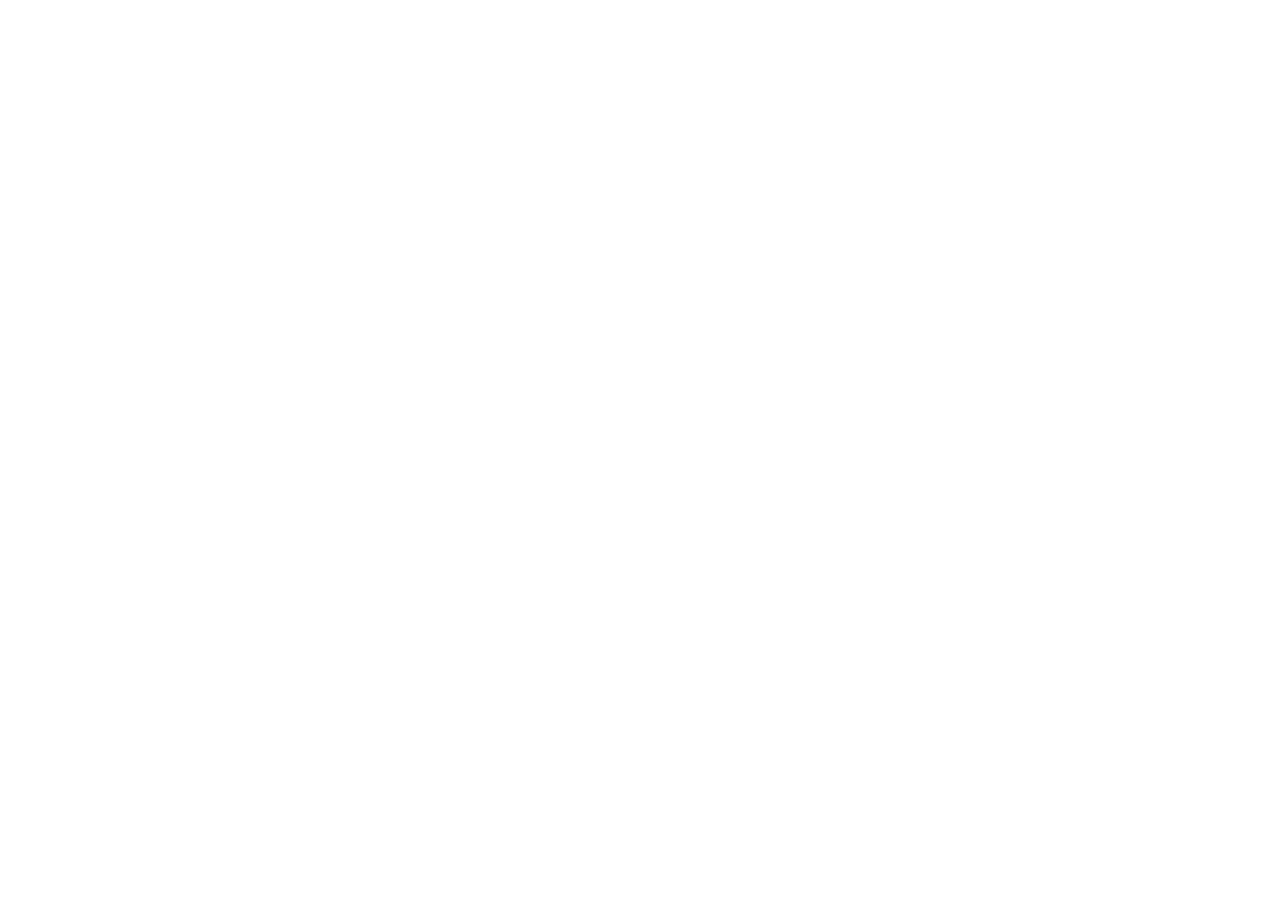
==== index.html @ eaee14c9 "scaffolding" ====
<!DOCTYPE html>
<html lang="en">
<head>
    <meta charset="UTF-8">
    <meta http-equiv="X-UA-Compatible" content="IE=edge">
    <meta name="viewport" content="width=device-width, initial-scale=1.0">
    <link rel="stylesheet" href="./css/style.css">
    <link rel="preconnect" href="https://fonts.googleapis.com">
    <link rel="preconnect" href="https://fonts.gstatic.com" crossorigin>
    <link href="https://fonts.googleapis.com/css2?family=Fredoka:wght@400;700&display=swap" rel="stylesheet">
    <title>Floating Cards</title>
</head>
<body>
    
</body>
</html>
---- css/style.css ----
* {
    margin:0;
    padding: 0;
    box-sizing: border-box;
    font-family: 'Fredoka', sans-serif;
}
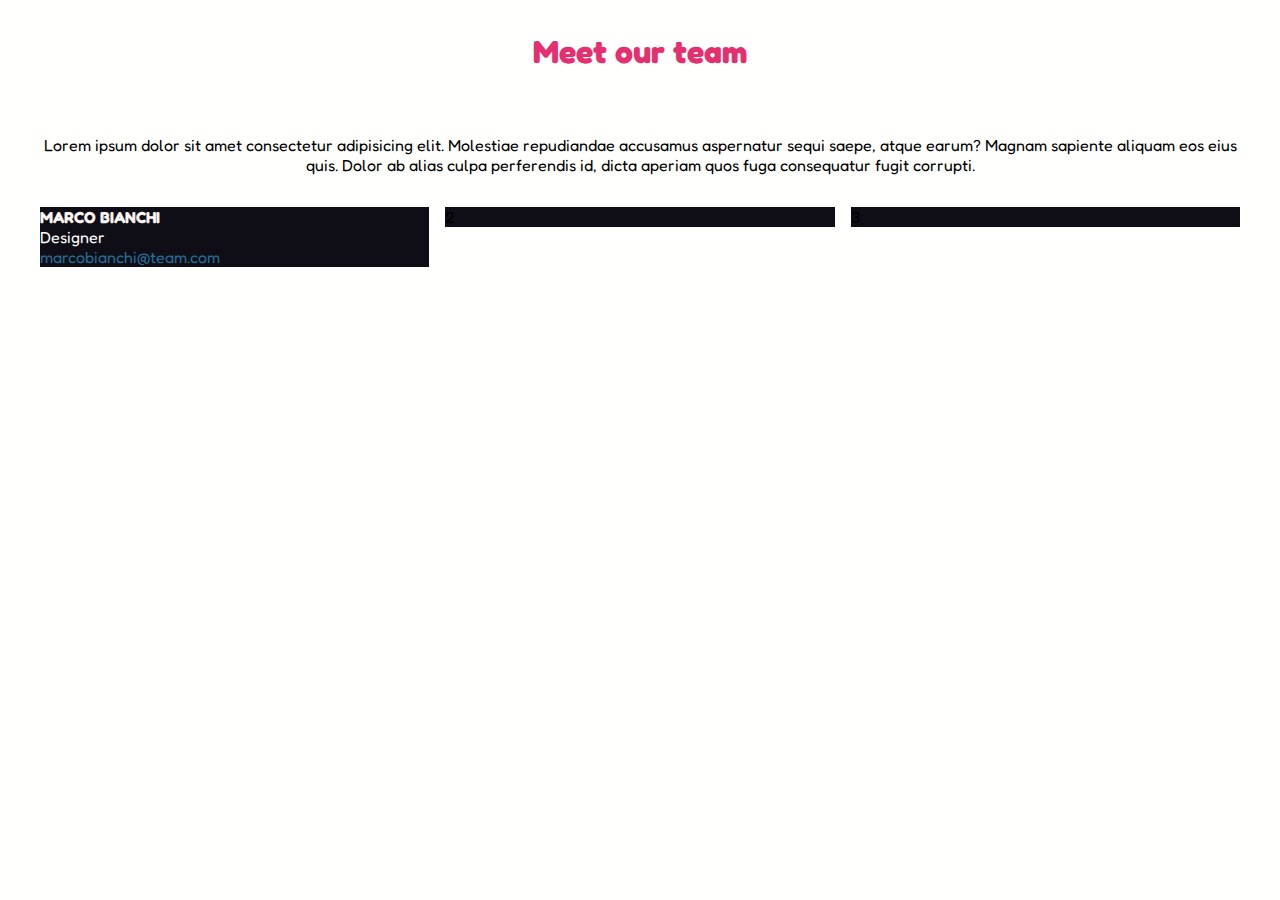
==== commit 0deb0bc0: "add header and main structure to index html and style css" ====
--- a/index.html
+++ b/index.html
@@ -11,6 +11,25 @@
     <title>Floating Cards</title>
 </head>
 <body>
-    
+    <div class="container clearfix">
+        <header>
+            <h1>Meet our team</h1>
+            <p>Lorem ipsum dolor sit amet consectetur adipisicing elit. Molestiae repudiandae accusamus aspernatur sequi saepe, atque earum? Magnam sapiente aliquam eos eius quis. Dolor ab alias culpa perferendis id, dicta aperiam quos fuga consequatur fugit corrupti.</p>
+        </header>
+        <main>
+            <div class="card">
+                <div class="id">
+                    <h4 class="up-case">marco bianchi</h4>
+                    <span class="job">designer</span>
+                    <span class="mail">marcobianchi@team.com</span>
+                </div>
+            </div>
+            <div class="card middle">2</div>
+            <div class="card">3</div>
+            <!-- <div>4</div>
+            <div>5</div>
+            <div>6</div> -->
+        </main>
+    </div>
 </body>
 </html>--- a/css/style.css
+++ b/css/style.css
@@ -3,4 +3,57 @@
     padding: 0;
     box-sizing: border-box;
     font-family: 'Fredoka', sans-serif;
+}
+body {
+    background-color: var(--bg-body);
+/* General */
+}:root {
+    --title: #E5306F;
+    --mail: #236D94;
+    --bg-card: #0F0E17;
+    --bg-body: #FFFFFE;
+    --job: #FFFFFE;
+    --name: #F9F4EF;
+}
+.clearfix::after {
+    content: "";
+    display: table;
+    clear: both;
+}
+.container {
+    max-width: 1200px;
+    margin: 0 auto;
+}
+header *{
+    text-align: center;
+    padding: 2rem 0;
+}
+h1 {
+    color: var(--title);
+}
+/* main structure */
+.card {
+    background-color: var(--bg-card);
+    float: left;
+    width: calc((100% - 2rem) / 3 );
+    margin-bottom: 2rem;
+}
+.middle {
+    margin: 0 1rem;
+}
+/* id */
+.job {
+    color: var(--job);
+    text-transform: capitalize;
+}
+div.id>span{
+    display: block;
+}
+
+.up-case{
+    text-transform: uppercase;
+    color: var(--name);
+}
+.mail {
+    color: var(--mail);
 }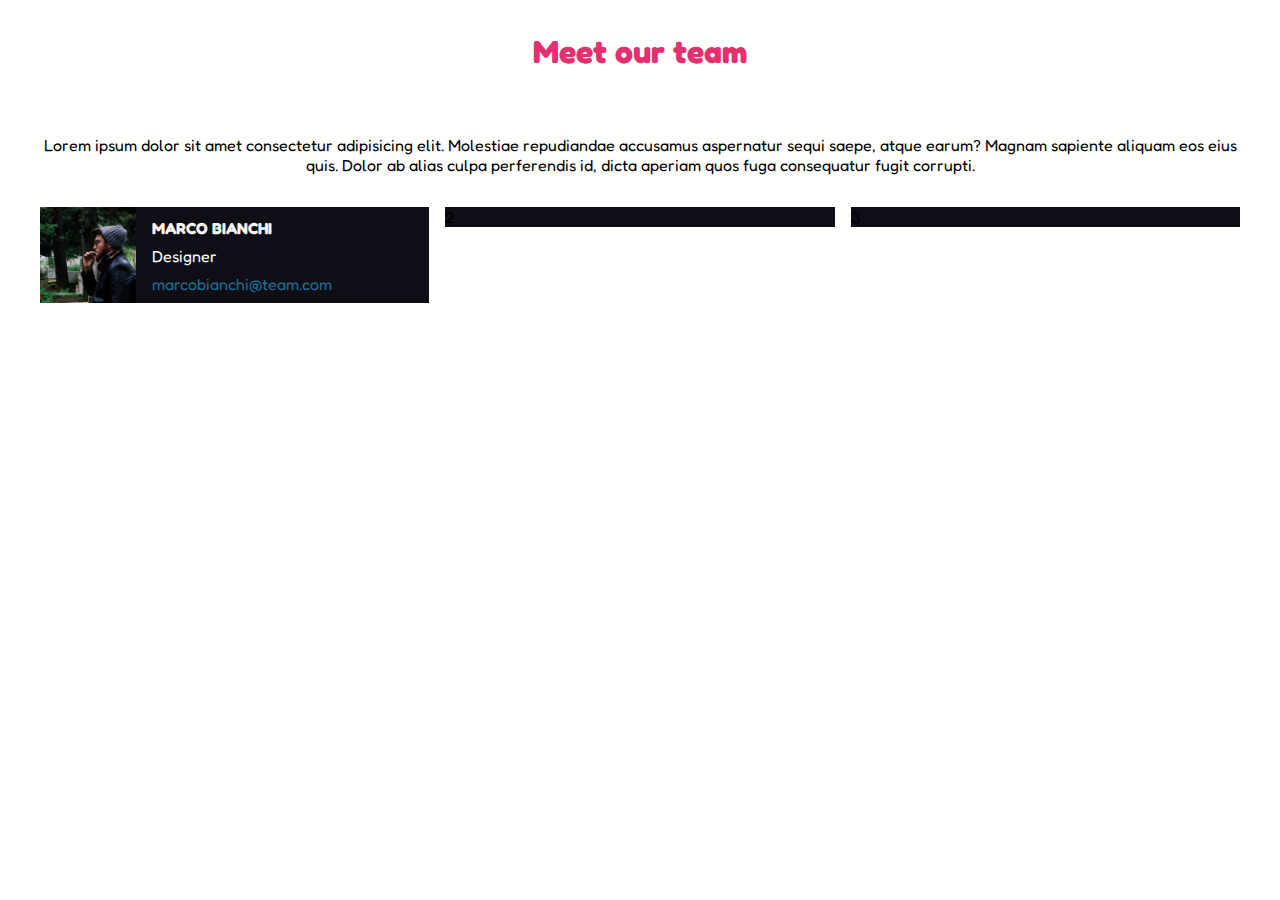
==== commit bc2be34d: "add img and div in card div to index html and rules in style css" ====
--- a/index.html
+++ b/index.html
@@ -18,6 +18,7 @@
         </header>
         <main>
             <div class="card">
+                <img src="./img/male1.png" alt="Photo of Marco Bianchi" class="photo">
                 <div class="id">
                     <h4 class="up-case">marco bianchi</h4>
                     <span class="job">designer</span>
--- a/css/style.css
+++ b/css/style.css
@@ -48,12 +48,21 @@
 }
 div.id>span{
     display: block;
+    padding-top: 0.5rem;
 }
 
 .up-case{
     text-transform: uppercase;
     color: var(--name);
+    padding-top: 0.7rem;
 }
 .mail {
     color: var(--mail);
+}
+/* photo */
+.photo{
+    float: left;
+    height: 6rem;
+    /* object-fit: scale-down; --?!?*/ 
+    padding-right: 1rem;
 }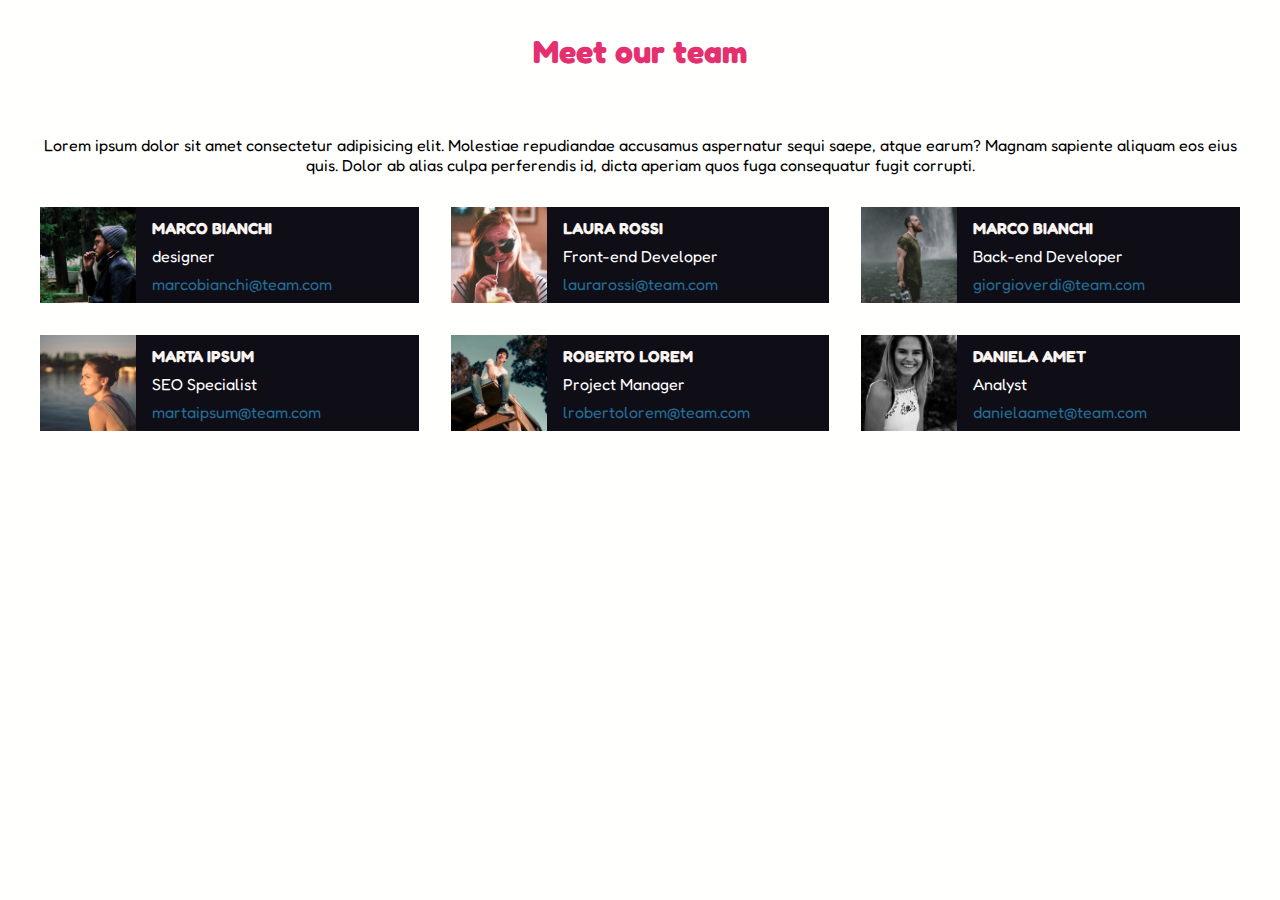
==== commit c0793bb1: "add all cards to index html and fixed clearfix - removed comment from style css" ====
--- a/index.html
+++ b/index.html
@@ -11,25 +11,65 @@
     <title>Floating Cards</title>
 </head>
 <body>
-    <div class="container clearfix">
+    <div class="container">
         <header>
             <h1>Meet our team</h1>
             <p>Lorem ipsum dolor sit amet consectetur adipisicing elit. Molestiae repudiandae accusamus aspernatur sequi saepe, atque earum? Magnam sapiente aliquam eos eius quis. Dolor ab alias culpa perferendis id, dicta aperiam quos fuga consequatur fugit corrupti.</p>
         </header>
         <main>
-            <div class="card">
-                <img src="./img/male1.png" alt="Photo of Marco Bianchi" class="photo">
-                <div class="id">
-                    <h4 class="up-case">marco bianchi</h4>
-                    <span class="job">designer</span>
-                    <span class="mail">marcobianchi@team.com</span>
+            <div class="clearfix">
+                <div class="card">
+                    <img src="./img/male1.png" alt="Photo of Marco Bianchi" class="photo">
+                    <div class="id">
+                        <h4 class="up-case">marco bianchi</h4>
+                        <span class="job">designer</span>
+                        <span class="mail">marcobianchi@team.com</span>
+                    </div>
                 </div>
-            </div>
-            <div class="card middle">2</div>
-            <div class="card">3</div>
-            <!-- <div>4</div>
-            <div>5</div>
-            <div>6</div> -->
+                <div class="card middle">
+                    <img src="./img/female1.png" alt="Photo of Laura Rossi" class="photo">
+                    <div class="id">
+                        <h4 class="up-case">laura rossi</h4>
+                        <span class="job">Front-end Developer</span>
+                        <span class="mail">laurarossi@team.com</span>
+                    </div>
+                </div>
+                <div class="card">
+                    <img src="./img/male2.png" alt="Photo of Giorgio Verdi" class="photo">
+                    <div class="id">
+                        <h4 class="up-case">marco bianchi</h4>
+                        <span class="job">Back-end Developer</span>
+                        <span class="mail">giorgioverdi@team.com</span>
+                    </div>
+                </div>
+            </div>    
+            <!-- seconda linea -->
+            <div>
+                <div class="card">
+                        <img src="./img/female2.png" alt="Photo of Marta Ipsum" class="photo">
+                        <div class="id">
+                            <h4 class="up-case">marta ipsum</h4>
+                            <span class="job">SEO Specialist</span>
+                            <span class="mail">martaipsum@team.com</span>
+                        </div>
+                </div>
+                <div class="card middle">
+                    <img src="./img/male3.png" alt="Photo of Roberto Lorem" class="photo">
+                    <div class="id">
+                        <h4 class="up-case">roberto lorem</h4>
+                        <span class="job">Project Manager</span>
+                        <span class="mail">lrobertolorem@team.com</span>
+                    </div>
+                </div>
+                <div class="card">
+                    <img src="./img/female3.png" alt="Photo of Daniela Amet" class="photo">
+                    <div class="id">
+                        <h4 class="up-case">daniela amet</h4>
+                        <span class="job">Analyst</span>
+                        <span class="mail">danielaamet@team.com</span>
+                    </div>
+                </div>
+           </div>
         </main>
     </div>
 </body>
--- a/css/style.css
+++ b/css/style.css
@@ -35,16 +35,15 @@
 .card {
     background-color: var(--bg-card);
     float: left;
-    width: calc((100% - 2rem) / 3 );
+    width: calc((100% - 4rem) / 3 );
     margin-bottom: 2rem;
 }
 .middle {
-    margin: 0 1rem;
+    margin: 0 2rem;
 }
 /* id */
 .job {
     color: var(--job);
-    text-transform: capitalize;
 }
 div.id>span{
     display: block;
@@ -63,6 +62,5 @@
 .photo{
     float: left;
     height: 6rem;
-    /* object-fit: scale-down; --?!?*/ 
     padding-right: 1rem;
 }